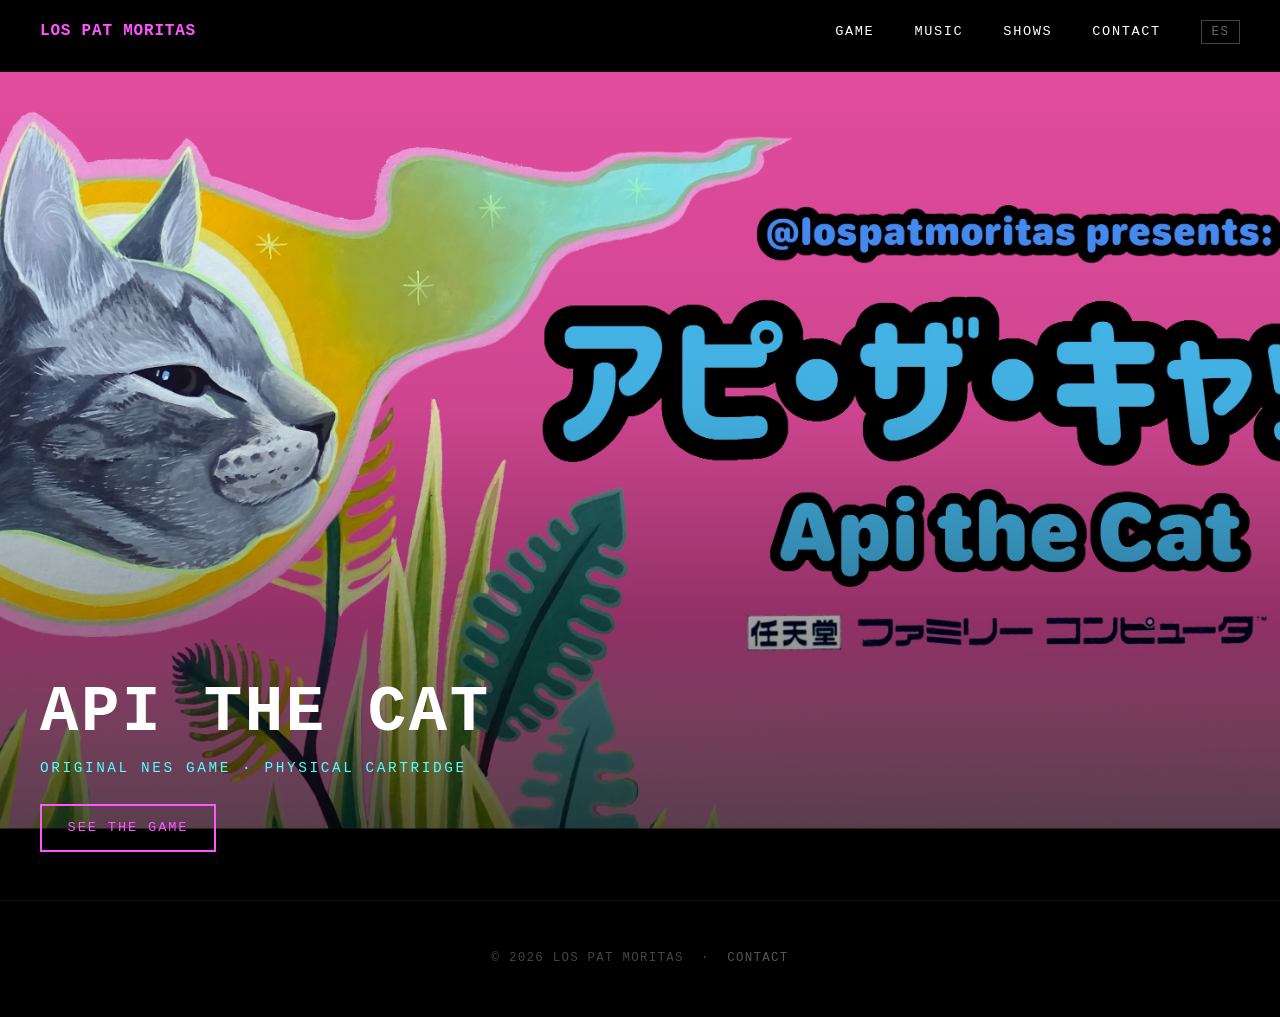
==== index.html @ f62090e0 "Initial commit" ====
<!DOCTYPE html>
<html lang="es">
<head>
  <meta charset="UTF-8">
  <meta name="viewport" content="width=device-width, initial-scale=1.0">
  <title>Los Pat Moritas</title>
  <link rel="stylesheet" href="css/style.css">
</head>
<body>

  <nav>
    <a class="logo" href="index.html">Los Pat Moritas</a>
    <ul>
      <li><a href="juego.html" data-i18n="nav.game">Juego</a></li>
      <li><a href="musica.html" data-i18n="nav.music">Música</a></li>
      <li><a href="shows.html" data-i18n="nav.shows">Shows</a></li>
      <li><a href="contacto.html" data-i18n="nav.contact">Contacto</a></li>
      <li><button id="lang-toggle" class="lang-btn">EN</button></li>
    </ul>
  </nav>

  <a class="hero" href="juego.html">
    <img src="assets/cover.jpg" alt="Api The Cat — NES cartridge game">
    <div class="hero-overlay"></div>
    <div class="hero-text">
      <h1>Api The Cat</h1>
      <p data-i18n="hero.subtitle">Juego original para NES · Cartucho físico</p>
      <span class="hero-cta" data-i18n="hero.cta">Ver el juego</span>
    </div>
  </a>

  <footer>
    <p><span data-i18n="footer.copy">© 2026 Los Pat Moritas</span> &nbsp;·&nbsp; <a href="contacto.html" data-i18n="nav.contact">Contacto</a></p>
  </footer>

  <script src="js/lang.js"></script>
</body>
</html>
---- css/style.css ----
:root {
  --black:   #000000;
  --cyan:    #55FFFF;
  --magenta: #FF55FF;
  --white:   #FFFFFF;
}

*, *::before, *::after { box-sizing: border-box; margin: 0; padding: 0; }

html { scroll-behavior: smooth; }

body {
  background: var(--black);
  color: var(--white);
  font-family: 'Courier New', Courier, monospace;
  font-size: 16px;
  line-height: 1.6;
}

/* ── NAV ── */
nav {
  position: fixed;
  top: 0;
  left: 0;
  right: 0;
  z-index: 100;
  display: flex;
  justify-content: space-between;
  align-items: center;
  padding: 1.2rem 2.5rem;
  background: rgba(0,0,0,0.75);
  backdrop-filter: blur(6px);
}

nav .logo {
  font-size: 1rem;
  font-weight: bold;
  color: var(--magenta);
  text-decoration: none;
  letter-spacing: 0.05em;
  text-transform: uppercase;
}

nav ul {
  list-style: none;
  display: flex;
  gap: 2.5rem;
}

nav ul a {
  color: var(--white);
  text-decoration: none;
  font-size: 0.85rem;
  letter-spacing: 0.12em;
  text-transform: uppercase;
  transition: color 0.2s;
}

nav ul a:hover { color: var(--cyan); }

.lang-btn {
  background: none;
  border: 1px solid #444;
  color: #666;
  font-family: inherit;
  font-size: 0.78rem;
  letter-spacing: 0.12em;
  padding: 0.25rem 0.6rem;
  cursor: pointer;
  transition: border-color 0.2s, color 0.2s;
}

.lang-btn:hover {
  border-color: var(--cyan);
  color: var(--cyan);
}

.screenshots-title {
  font-size: 0.8rem;
  text-transform: uppercase;
  letter-spacing: 0.14em;
  color: #444;
  margin: 3rem 0 1rem;
}

/* ── HERO ── */
.hero {
  position: relative;
  width: 100%;
  height: 100vh;
  display: flex;
  align-items: flex-end;
  justify-content: flex-start;
  overflow: hidden;
  cursor: pointer;
  text-decoration: none;
}

.hero img {
  position: absolute;
  inset: 0;
  width: 100%;
  height: 100%;
  object-fit: cover;
  object-position: center;
  display: block;
}

.hero-overlay {
  position: absolute;
  inset: 0;
  background: linear-gradient(to top, rgba(0,0,0,0.72) 0%, rgba(0,0,0,0.1) 55%, transparent 100%);
}

.hero-text {
  position: relative;
  z-index: 2;
  padding: 3rem 2.5rem;
}

.hero-text h1 {
  font-size: clamp(2rem, 5vw, 4rem);
  font-weight: bold;
  color: var(--white);
  letter-spacing: 0.04em;
  text-transform: uppercase;
  line-height: 1.1;
}

.hero-text p {
  margin-top: 0.5rem;
  font-size: 0.9rem;
  color: var(--cyan);
  letter-spacing: 0.18em;
  text-transform: uppercase;
}

.hero-cta {
  display: inline-block;
  margin-top: 1.5rem;
  padding: 0.7rem 1.6rem;
  border: 2px solid var(--magenta);
  color: var(--magenta);
  font-family: inherit;
  font-size: 0.85rem;
  letter-spacing: 0.14em;
  text-transform: uppercase;
  text-decoration: none;
  transition: background 0.2s, color 0.2s;
}

.hero-cta:hover {
  background: var(--magenta);
  color: var(--black);
}

/* ── PAGE SECTIONS ── */
.page-section {
  max-width: 860px;
  margin: 0 auto;
  padding: 6rem 2rem 4rem;
}

.page-section h2 {
  font-size: clamp(1.4rem, 3vw, 2rem);
  text-transform: uppercase;
  letter-spacing: 0.1em;
  color: var(--magenta);
  margin-bottom: 2.5rem;
  border-bottom: 1px solid #222;
  padding-bottom: 0.8rem;
}

/* ── GAME PAGE ── */
.game-gif {
  width: 100%;
  max-width: 512px;
  display: block;
  margin: 0 auto 2.5rem;
  image-rendering: pixelated;
  border: 2px solid #222;
}

.game-screenshots {
  display: grid;
  grid-template-columns: repeat(auto-fill, minmax(240px, 1fr));
  gap: 0.75rem;
  margin: 2.5rem 0;
}

.game-screenshots img {
  width: 100%;
  display: block;
  image-rendering: pixelated;
  border: 1px solid #222;
  transition: border-color 0.2s;
}

.game-screenshots img:hover { border-color: var(--cyan); }

.game-description {
  font-size: 1rem;
  line-height: 1.8;
  color: #ccc;
  margin-bottom: 2rem;
}

.buy-btn {
  display: inline-block;
  padding: 0.9rem 2.2rem;
  background: var(--magenta);
  color: var(--black);
  font-family: inherit;
  font-size: 0.9rem;
  font-weight: bold;
  letter-spacing: 0.16em;
  text-transform: uppercase;
  text-decoration: none;
  transition: background 0.2s, color 0.2s;
}

.buy-btn:hover {
  background: var(--cyan);
  color: var(--black);
}

/* ── MUSIC PAGE ── */
.music-links {
  display: flex;
  flex-wrap: wrap;
  gap: 1rem;
  margin-top: 1.5rem;
}

.music-links a {
  padding: 0.6rem 1.4rem;
  border: 1px solid var(--cyan);
  color: var(--cyan);
  font-family: inherit;
  font-size: 0.82rem;
  letter-spacing: 0.14em;
  text-transform: uppercase;
  text-decoration: none;
  transition: background 0.2s, color 0.2s;
}

.music-links a:hover {
  background: var(--cyan);
  color: var(--black);
}

/* ── SHOWS PAGE ── */
.shows-list {
  list-style: none;
  margin-top: 1rem;
}

.shows-list li {
  display: grid;
  grid-template-columns: 6rem 1fr auto;
  gap: 1.5rem;
  align-items: baseline;
  padding: 1.2rem 0;
  border-bottom: 1px solid #1a1a1a;
  font-size: 0.9rem;
}

.shows-list .date { color: var(--cyan); letter-spacing: 0.08em; }
.shows-list .venue { color: var(--white); }
.shows-list .city { color: #666; font-size: 0.8rem; }

/* ── FOOTER ── */
footer {
  padding: 3rem 2.5rem;
  border-top: 1px solid #111;
  text-align: center;
  font-size: 0.78rem;
  color: #444;
  letter-spacing: 0.1em;
  text-transform: uppercase;
}

footer a { color: #555; text-decoration: none; }
footer a:hover { color: var(--magenta); }
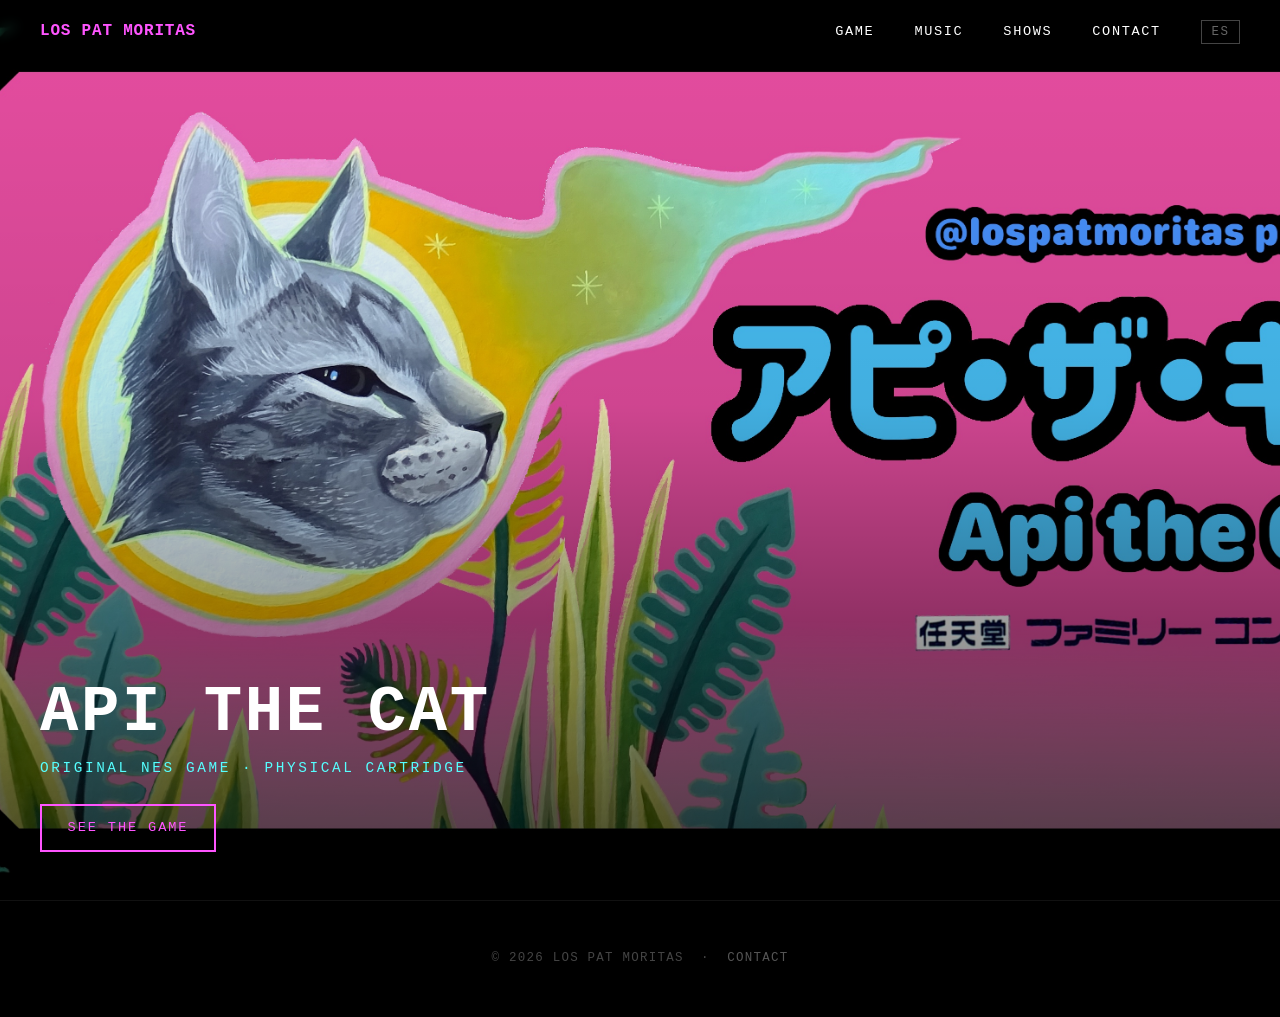
==== commit 1e6d536c: "CSS cache bust ?v=2" ====
--- a/index.html
+++ b/index.html
@@ -4,7 +4,7 @@
   <meta charset="UTF-8">
   <meta name="viewport" content="width=device-width, initial-scale=1.0">
   <title>Los Pat Moritas</title>
-  <link rel="stylesheet" href="css/style.css">
+  <link rel="stylesheet" href="css/style.css?v=2">
 </head>
 <body>
 
--- a/css/style.css
+++ b/css/style.css
@@ -102,7 +102,7 @@
   width: 100%;
   height: 100%;
   object-fit: cover;
-  object-position: center;
+  object-position: 20% center;
   display: block;
 }
 
@@ -183,20 +183,31 @@
 
 .game-screenshots {
   display: grid;
-  grid-template-columns: repeat(auto-fill, minmax(240px, 1fr));
+  grid-template-columns: repeat(auto-fill, minmax(160px, 1fr));
+  grid-auto-rows: 240px;
   gap: 0.75rem;
   margin: 2.5rem 0;
 }
 
 .game-screenshots img {
   width: 100%;
+  height: 240px;
+  object-fit: cover;
   display: block;
-  image-rendering: pixelated;
   border: 1px solid #222;
   transition: border-color 0.2s;
 }
 
 .game-screenshots img:hover { border-color: var(--cyan); }
+
+.game-screenshots--wide {
+  grid-template-columns: repeat(auto-fill, minmax(240px, 1fr));
+  grid-auto-rows: 176px;
+}
+
+.game-screenshots--wide img {
+  height: 176px;
+}
 
 .game-description {
   font-size: 1rem;
@@ -266,7 +277,8 @@
 }
 
 .shows-list .date { color: var(--cyan); letter-spacing: 0.08em; }
-.shows-list .venue { color: var(--white); }
+.shows-list .venue { color: var(--white); text-decoration: none; }
+.shows-list .venue:hover { color: var(--cyan); }
 .shows-list .city { color: #666; font-size: 0.8rem; }
 
 /* ── FOOTER ── */
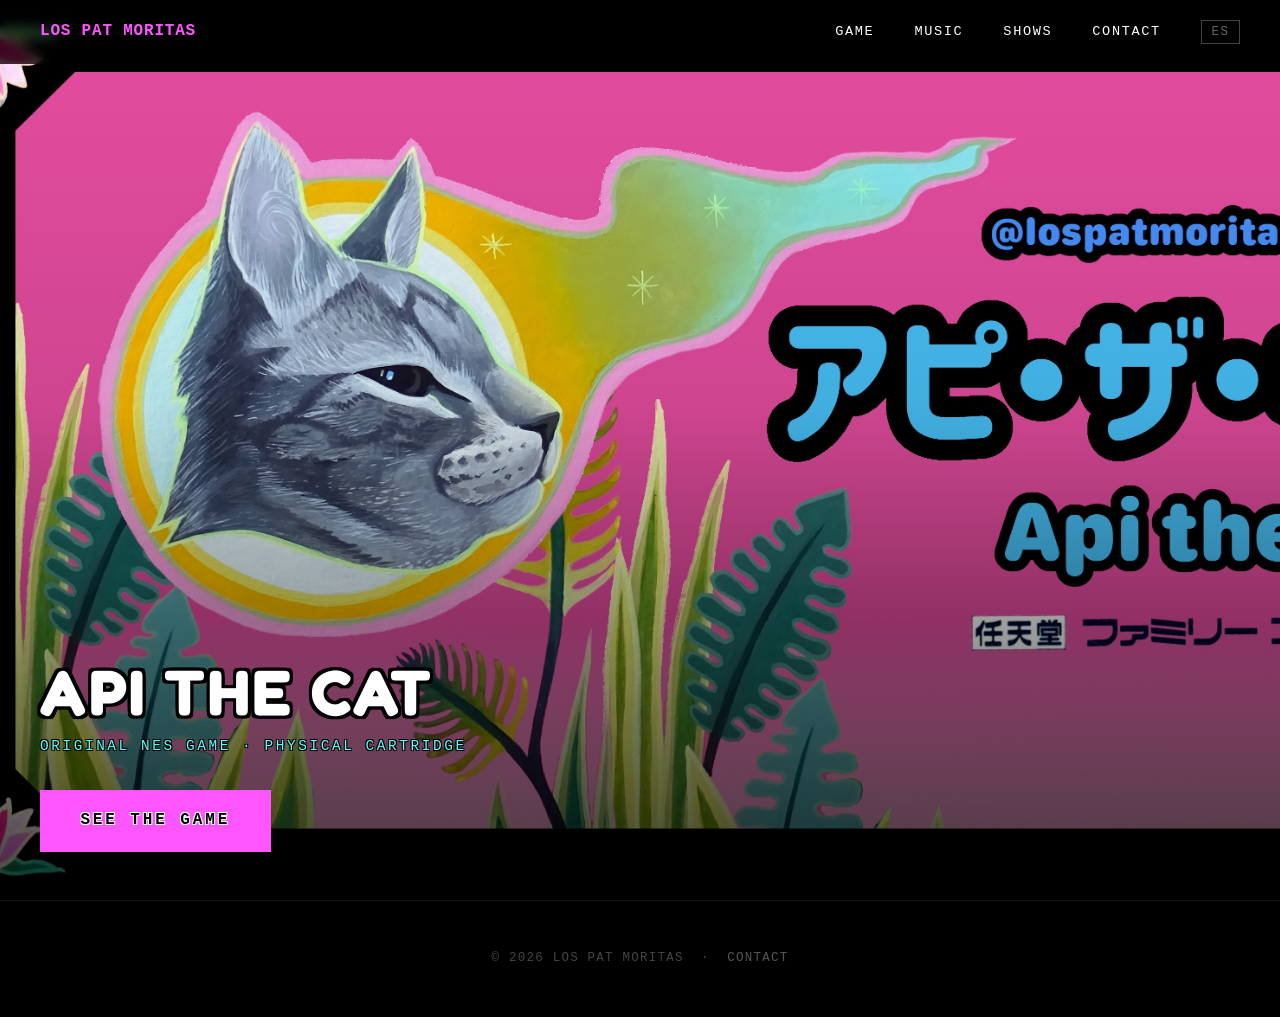
==== commit 242ab7fa: "Improve hero typography and button visibility - API THE CAT: Fredoka One font (rounded), thicker bla" ====
--- a/index.html
+++ b/index.html
@@ -4,6 +4,8 @@
   <meta charset="UTF-8">
   <meta name="viewport" content="width=device-width, initial-scale=1.0">
   <title>Los Pat Moritas</title>
+  <link rel="preconnect" href="https://fonts.googleapis.com">
+  <link href="https://fonts.googleapis.com/css2?family=Fredoka+One&display=swap" rel="stylesheet">
   <link rel="stylesheet" href="css/style.css?v=2">
 </head>
 <body>
--- a/css/style.css
+++ b/css/style.css
@@ -102,7 +102,7 @@
   width: 100%;
   height: 100%;
   object-fit: cover;
-  object-position: 20% center;
+  object-position: 10% center;
   display: block;
 }
 
@@ -119,12 +119,14 @@
 }
 
 .hero-text h1 {
+  font-family: 'Fredoka One', cursive;
   font-size: clamp(2rem, 5vw, 4rem);
   font-weight: bold;
   color: var(--white);
   letter-spacing: 0.04em;
   text-transform: uppercase;
   line-height: 1.1;
+  text-shadow: -3px -3px 0 #000, 3px -3px 0 #000, -3px 3px 0 #000, 3px 3px 0 #000, 0 -3px 0 #000, 0 3px 0 #000, -3px 0 0 #000, 3px 0 0 #000;
 }
 
 .hero-text p {
@@ -133,25 +135,38 @@
   color: var(--cyan);
   letter-spacing: 0.18em;
   text-transform: uppercase;
+  text-shadow: -1px -1px 0 #000, 1px -1px 0 #000, -1px 1px 0 #000, 1px 1px 0 #000;
 }
 
 .hero-cta {
   display: inline-block;
-  margin-top: 1.5rem;
-  padding: 0.7rem 1.6rem;
+  margin-top: 2rem;
+  padding: 1rem 2.4rem;
+  background: var(--magenta);
   border: 2px solid var(--magenta);
-  color: var(--magenta);
+  color: var(--black);
   font-family: inherit;
-  font-size: 0.85rem;
-  letter-spacing: 0.14em;
-  text-transform: uppercase;
-  text-decoration: none;
-  transition: background 0.2s, color 0.2s;
+  font-size: 1rem;
+  font-weight: bold;
+  letter-spacing: 0.18em;
+  text-transform: uppercase;
+  text-decoration: none;
+  transition: background 0.2s, color 0.2s, transform 0.2s;
+  animation: cta-pulse 2.4s ease-in-out infinite;
+  text-shadow: -1px -1px 0 #fff, 1px -1px 0 #fff, -1px 1px 0 #fff, 1px 1px 0 #fff;
 }
 
 .hero-cta:hover {
-  background: var(--magenta);
-  color: var(--black);
+  background: var(--cyan);
+  border-color: var(--cyan);
+  color: var(--black);
+  transform: scale(1.05);
+  animation: none;
+}
+
+@keyframes cta-pulse {
+  0%, 100% { box-shadow: 0 0 0 0 rgba(255, 85, 255, 0.5); }
+  50%       { box-shadow: 0 0 0 10px rgba(255, 85, 255, 0); }
 }
 
 /* ── PAGE SECTIONS ── */
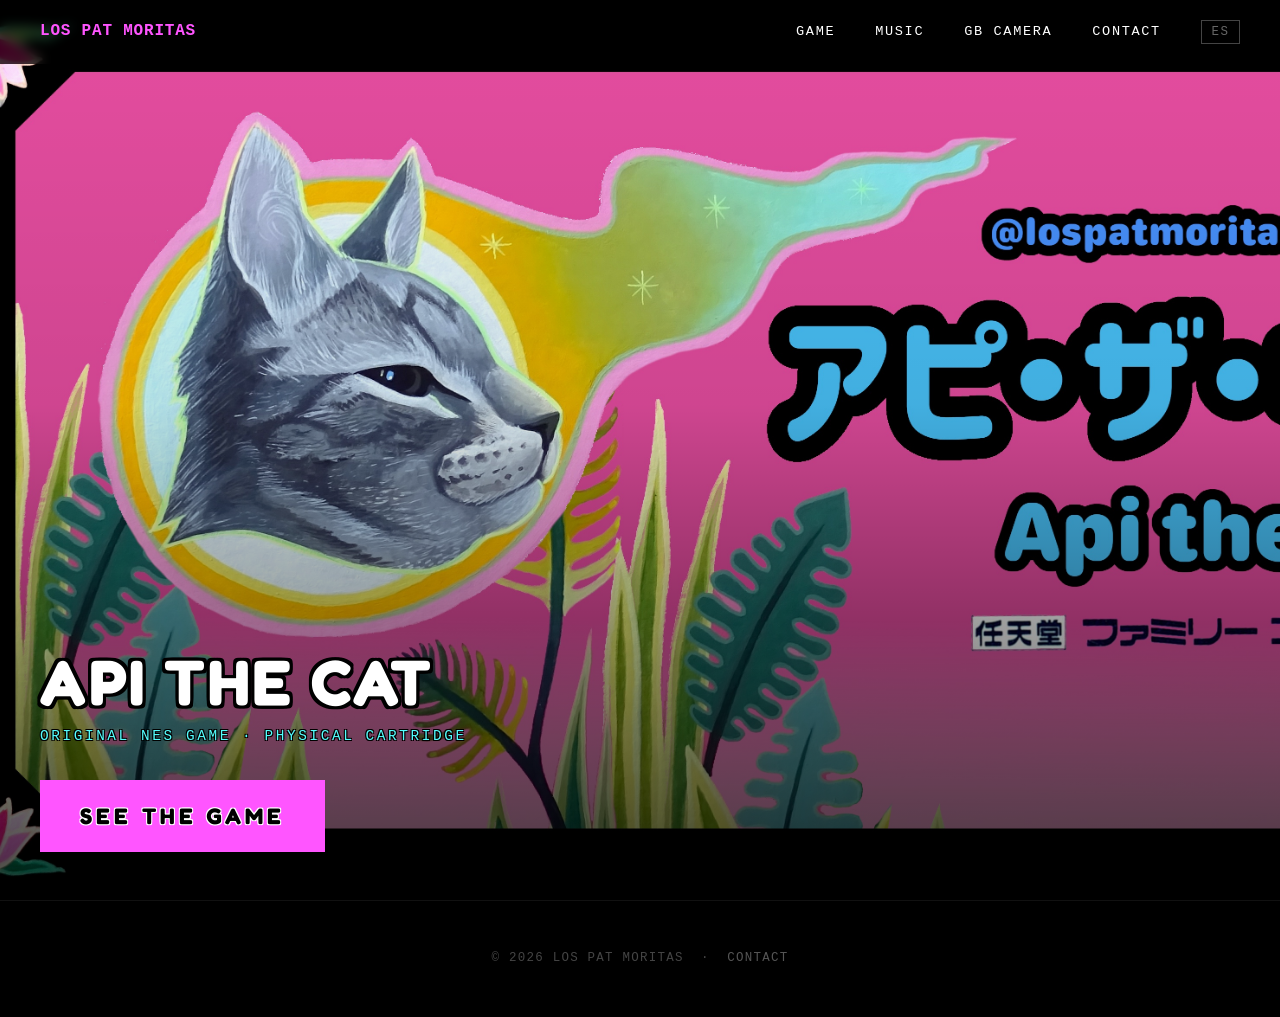
==== commit 0a2e0aff: "Replace Shows nav with GB Camera, add Big Chip NRG album Co-Authored-By: Claude Sonnet 4.6 <noreply@" ====
--- a/index.html
+++ b/index.html
@@ -15,7 +15,7 @@
     <ul>
       <li><a href="juego.html" data-i18n="nav.game">Juego</a></li>
       <li><a href="musica.html" data-i18n="nav.music">Música</a></li>
-      <li><a href="shows.html" data-i18n="nav.shows">Shows</a></li>
+      <li><a href="gbcamera/index.html" data-i18n="nav.gbcamera">GB Camera</a></li>
       <li><a href="contacto.html" data-i18n="nav.contact">Contacto</a></li>
       <li><button id="lang-toggle" class="lang-btn">EN</button></li>
     </ul>
--- a/css/style.css
+++ b/css/style.css
@@ -145,9 +145,9 @@
   background: var(--magenta);
   border: 2px solid var(--magenta);
   color: var(--black);
-  font-family: inherit;
-  font-size: 1rem;
-  font-weight: bold;
+  font-family: 'Fredoka One', cursive;
+  font-size: 1.4rem;
+  font-weight: 900;
   letter-spacing: 0.18em;
   text-transform: uppercase;
   text-decoration: none;
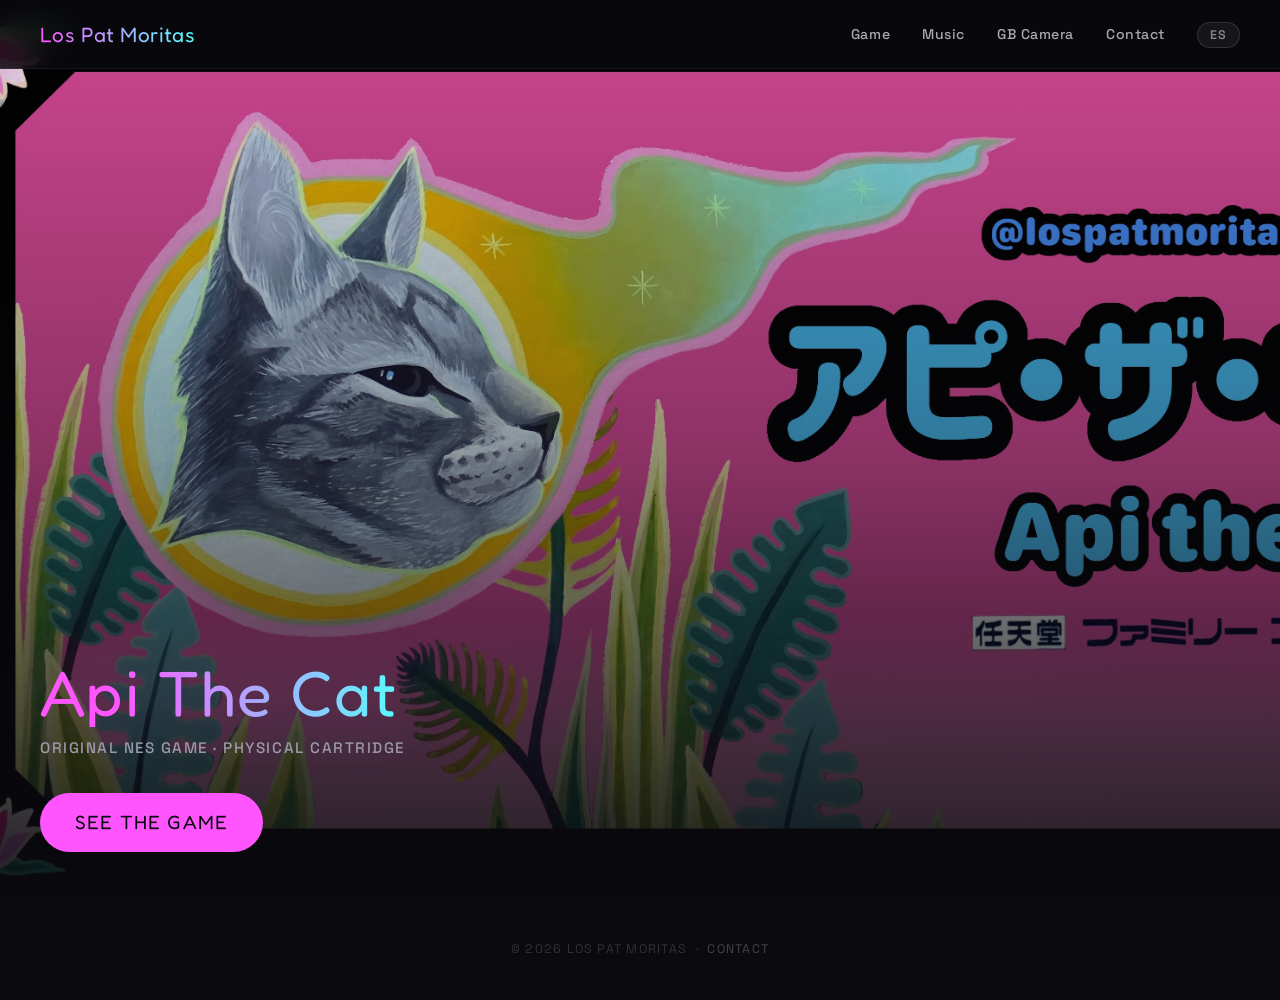
==== commit 6026fda7: "Redesign: Space Grotesk, gradient nav, rounded cards across all pages Co-Authored-By: Claude Sonnet " ====
--- a/index.html
+++ b/index.html
@@ -5,8 +5,8 @@
   <meta name="viewport" content="width=device-width, initial-scale=1.0">
   <title>Los Pat Moritas</title>
   <link rel="preconnect" href="https://fonts.googleapis.com">
-  <link href="https://fonts.googleapis.com/css2?family=Fredoka+One&display=swap" rel="stylesheet">
-  <link rel="stylesheet" href="css/style.css?v=2">
+  <link href="https://fonts.googleapis.com/css2?family=Fredoka+One&family=Space+Grotesk:wght@400;500;700&display=swap" rel="stylesheet">
+  <link rel="stylesheet" href="css/style.css?v=3">
 </head>
 <body>
 
--- a/css/style.css
+++ b/css/style.css
@@ -1,5 +1,5 @@
 :root {
-  --black:   #000000;
+  --black:   #0a0a0f;
   --cyan:    #55FFFF;
   --magenta: #FF55FF;
   --white:   #FFFFFF;
@@ -12,7 +12,7 @@
 body {
   background: var(--black);
   color: var(--white);
-  font-family: 'Courier New', Courier, monospace;
+  font-family: 'Space Grotesk', system-ui, sans-serif;
   font-size: 16px;
   line-height: 1.6;
 }
@@ -27,45 +27,51 @@
   display: flex;
   justify-content: space-between;
   align-items: center;
-  padding: 1.2rem 2.5rem;
-  background: rgba(0,0,0,0.75);
-  backdrop-filter: blur(6px);
+  padding: 1.1rem 2.5rem;
+  background: rgba(10, 10, 15, 0.85);
+  backdrop-filter: blur(12px);
+  border-bottom: 1px solid rgba(255, 255, 255, 0.06);
 }
 
 nav .logo {
-  font-size: 1rem;
-  font-weight: bold;
-  color: var(--magenta);
-  text-decoration: none;
-  letter-spacing: 0.05em;
-  text-transform: uppercase;
+  font-family: 'Fredoka One', cursive;
+  font-size: 1.3rem;
+  font-weight: normal;
+  background: linear-gradient(90deg, var(--magenta), var(--cyan));
+  -webkit-background-clip: text;
+  background-clip: text;
+  color: transparent;
+  text-decoration: none;
+  letter-spacing: 0.02em;
 }
 
 nav ul {
   list-style: none;
   display: flex;
-  gap: 2.5rem;
+  gap: 2rem;
 }
 
 nav ul a {
-  color: var(--white);
-  text-decoration: none;
-  font-size: 0.85rem;
-  letter-spacing: 0.12em;
-  text-transform: uppercase;
+  color: #aaa;
+  text-decoration: none;
+  font-size: 0.88rem;
+  font-weight: 500;
+  letter-spacing: 0.04em;
   transition: color 0.2s;
 }
 
 nav ul a:hover { color: var(--cyan); }
 
 .lang-btn {
-  background: none;
-  border: 1px solid #444;
-  color: #666;
+  background: rgba(255, 255, 255, 0.06);
+  border: 1px solid rgba(255, 255, 255, 0.12);
+  border-radius: 999px;
+  color: #888;
   font-family: inherit;
   font-size: 0.78rem;
-  letter-spacing: 0.12em;
-  padding: 0.25rem 0.6rem;
+  font-weight: 600;
+  letter-spacing: 0.08em;
+  padding: 0.25rem 0.75rem;
   cursor: pointer;
   transition: border-color 0.2s, color 0.2s;
 }
@@ -73,14 +79,6 @@
 .lang-btn:hover {
   border-color: var(--cyan);
   color: var(--cyan);
-}
-
-.screenshots-title {
-  font-size: 0.8rem;
-  text-transform: uppercase;
-  letter-spacing: 0.14em;
-  color: #444;
-  margin: 3rem 0 1rem;
 }
 
 /* ── HERO ── */
@@ -109,7 +107,12 @@
 .hero-overlay {
   position: absolute;
   inset: 0;
-  background: linear-gradient(to top, rgba(0,0,0,0.72) 0%, rgba(0,0,0,0.1) 55%, transparent 100%);
+  background: linear-gradient(
+    to top,
+    rgba(10, 10, 15, 0.92) 0%,
+    rgba(10, 10, 15, 0.4) 50%,
+    rgba(10, 10, 15, 0.1) 100%
+  );
 }
 
 .hero-text {
@@ -120,53 +123,53 @@
 
 .hero-text h1 {
   font-family: 'Fredoka One', cursive;
-  font-size: clamp(2rem, 5vw, 4rem);
-  font-weight: bold;
-  color: var(--white);
-  letter-spacing: 0.04em;
-  text-transform: uppercase;
-  line-height: 1.1;
-  text-shadow: -3px -3px 0 #000, 3px -3px 0 #000, -3px 3px 0 #000, 3px 3px 0 #000, 0 -3px 0 #000, 0 3px 0 #000, -3px 0 0 #000, 3px 0 0 #000;
+  font-size: clamp(2.4rem, 5vw, 4.5rem);
+  font-weight: normal;
+  background: linear-gradient(90deg, var(--magenta) 20%, var(--cyan) 100%);
+  -webkit-background-clip: text;
+  background-clip: text;
+  color: transparent;
+  letter-spacing: 0.02em;
+  line-height: 1.05;
+  filter: drop-shadow(0 0 32px rgba(255, 85, 255, 0.3));
 }
 
 .hero-text p {
-  margin-top: 0.5rem;
-  font-size: 0.9rem;
-  color: var(--cyan);
-  letter-spacing: 0.18em;
-  text-transform: uppercase;
-  text-shadow: -1px -1px 0 #000, 1px -1px 0 #000, -1px 1px 0 #000, 1px 1px 0 #000;
+  margin-top: 0.6rem;
+  font-size: 0.95rem;
+  font-weight: 500;
+  color: #9a9aa8;
+  letter-spacing: 0.1em;
+  text-transform: uppercase;
 }
 
 .hero-cta {
   display: inline-block;
   margin-top: 2rem;
-  padding: 1rem 2.4rem;
+  padding: 0.9rem 2.2rem;
+  border-radius: 999px;
   background: var(--magenta);
-  border: 2px solid var(--magenta);
   color: var(--black);
   font-family: 'Fredoka One', cursive;
-  font-size: 1.4rem;
-  font-weight: 900;
-  letter-spacing: 0.18em;
-  text-transform: uppercase;
-  text-decoration: none;
-  transition: background 0.2s, color 0.2s, transform 0.2s;
+  font-size: 1.2rem;
+  font-weight: normal;
+  letter-spacing: 0.06em;
+  text-transform: uppercase;
+  text-decoration: none;
+  transition: background 0.2s, box-shadow 0.2s, transform 0.15s;
   animation: cta-pulse 2.4s ease-in-out infinite;
-  text-shadow: -1px -1px 0 #fff, 1px -1px 0 #fff, -1px 1px 0 #fff, 1px 1px 0 #fff;
 }
 
 .hero-cta:hover {
   background: var(--cyan);
-  border-color: var(--cyan);
-  color: var(--black);
-  transform: scale(1.05);
+  transform: translateY(-2px);
+  box-shadow: 0 8px 28px -8px rgba(85, 255, 255, 0.7);
   animation: none;
 }
 
 @keyframes cta-pulse {
   0%, 100% { box-shadow: 0 0 0 0 rgba(255, 85, 255, 0.5); }
-  50%       { box-shadow: 0 0 0 10px rgba(255, 85, 255, 0); }
+  50%       { box-shadow: 0 0 0 12px rgba(255, 85, 255, 0); }
 }
 
 /* ── PAGE SECTIONS ── */
@@ -177,31 +180,35 @@
 }
 
 .page-section h2 {
-  font-size: clamp(1.4rem, 3vw, 2rem);
-  text-transform: uppercase;
-  letter-spacing: 0.1em;
-  color: var(--magenta);
-  margin-bottom: 2.5rem;
-  border-bottom: 1px solid #222;
-  padding-bottom: 0.8rem;
+  font-family: 'Fredoka One', cursive;
+  font-size: clamp(1.8rem, 3vw, 2.6rem);
+  font-weight: normal;
+  background: linear-gradient(90deg, var(--magenta), var(--cyan));
+  -webkit-background-clip: text;
+  background-clip: text;
+  color: transparent;
+  margin-bottom: 2rem;
+  letter-spacing: 0.02em;
 }
 
 /* ── GAME PAGE ── */
-.game-gif {
-  width: 100%;
-  max-width: 512px;
-  display: block;
-  margin: 0 auto 2.5rem;
-  image-rendering: pixelated;
-  border: 2px solid #222;
+.screenshots-title {
+  font-size: 0.72rem;
+  text-transform: uppercase;
+  letter-spacing: 0.16em;
+  color: #444;
+  margin: 3rem 0 1rem;
+  font-weight: 600;
 }
 
 .game-screenshots {
   display: grid;
   grid-template-columns: repeat(auto-fill, minmax(160px, 1fr));
   grid-auto-rows: 240px;
-  gap: 0.75rem;
-  margin: 2.5rem 0;
+  gap: 0.5rem;
+  margin: 1.5rem 0;
+  border-radius: 16px;
+  overflow: hidden;
 }
 
 .game-screenshots img {
@@ -209,103 +216,152 @@
   height: 240px;
   object-fit: cover;
   display: block;
-  border: 1px solid #222;
-  transition: border-color 0.2s;
-}
-
-.game-screenshots img:hover { border-color: var(--cyan); }
+  filter: brightness(0.88);
+  transition: transform 0.2s, filter 0.2s;
+}
+
+.game-screenshots img:hover {
+  transform: scale(1.04);
+  filter: brightness(1.05);
+  position: relative;
+  z-index: 1;
+}
 
 .game-screenshots--wide {
   grid-template-columns: repeat(auto-fill, minmax(240px, 1fr));
   grid-auto-rows: 176px;
 }
 
-.game-screenshots--wide img {
-  height: 176px;
-}
+.game-screenshots--wide img { height: 176px; }
 
 .game-description {
   font-size: 1rem;
   line-height: 1.8;
-  color: #ccc;
-  margin-bottom: 2rem;
+  color: #9a9aa8;
+  margin-bottom: 1.2rem;
 }
 
 .buy-btn {
   display: inline-block;
-  padding: 0.9rem 2.2rem;
+  padding: 0.85rem 2rem;
+  border-radius: 999px;
   background: var(--magenta);
   color: var(--black);
   font-family: inherit;
   font-size: 0.9rem;
-  font-weight: bold;
-  letter-spacing: 0.16em;
-  text-transform: uppercase;
-  text-decoration: none;
-  transition: background 0.2s, color 0.2s;
+  font-weight: 700;
+  letter-spacing: 0.1em;
+  text-transform: uppercase;
+  text-decoration: none;
+  margin-bottom: 1rem;
+  transition: background 0.2s, transform 0.15s, box-shadow 0.2s;
 }
 
 .buy-btn:hover {
   background: var(--cyan);
-  color: var(--black);
+  transform: translateY(-2px);
+  box-shadow: 0 8px 24px -8px rgba(85, 255, 255, 0.6);
 }
 
 /* ── MUSIC PAGE ── */
 .music-links {
   display: flex;
-  flex-wrap: wrap;
-  gap: 1rem;
+  flex-direction: column;
+  gap: 0.55rem;
   margin-top: 1.5rem;
 }
 
 .music-links a {
-  padding: 0.6rem 1.4rem;
-  border: 1px solid var(--cyan);
+  display: flex;
+  align-items: center;
+  padding: 0.95rem 1.2rem;
+  border-radius: 16px;
+  background: rgba(255, 255, 255, 0.05);
+  border: 1px solid rgba(255, 255, 255, 0.08);
+  color: var(--white);
+  font-size: 1rem;
+  font-weight: 500;
+  text-decoration: none;
+  transition: transform 0.15s, border-color 0.2s, background 0.2s, box-shadow 0.2s;
+}
+
+.music-links a::after {
+  content: '→';
+  margin-left: auto;
+  color: #555;
+  transition: color 0.2s, transform 0.2s;
+}
+
+.music-links a:hover {
+  transform: translateY(-2px);
+  border-color: var(--cyan);
+  background: rgba(85, 255, 255, 0.08);
+  box-shadow: 0 8px 24px -12px rgba(85, 255, 255, 0.6);
+}
+
+.music-links a:hover::after {
   color: var(--cyan);
-  font-family: inherit;
-  font-size: 0.82rem;
-  letter-spacing: 0.14em;
-  text-transform: uppercase;
-  text-decoration: none;
-  transition: background 0.2s, color 0.2s;
-}
-
-.music-links a:hover {
-  background: var(--cyan);
-  color: var(--black);
+  transform: translateX(3px);
 }
 
 /* ── SHOWS PAGE ── */
 .shows-list {
   list-style: none;
+  display: flex;
+  flex-direction: column;
+  gap: 0.5rem;
   margin-top: 1rem;
 }
 
 .shows-list li {
-  display: grid;
-  grid-template-columns: 6rem 1fr auto;
+  display: flex;
+  align-items: center;
   gap: 1.5rem;
-  align-items: baseline;
-  padding: 1.2rem 0;
-  border-bottom: 1px solid #1a1a1a;
+  padding: 1rem 1.2rem;
+  border-radius: 14px;
+  background: rgba(255, 255, 255, 0.04);
+  border: 1px solid rgba(255, 255, 255, 0.07);
   font-size: 0.9rem;
-}
-
-.shows-list .date { color: var(--cyan); letter-spacing: 0.08em; }
-.shows-list .venue { color: var(--white); text-decoration: none; }
+  transition: border-color 0.2s, background 0.2s;
+}
+
+.shows-list li:hover {
+  border-color: rgba(85, 255, 255, 0.3);
+  background: rgba(85, 255, 255, 0.05);
+}
+
+.shows-list .date {
+  font-weight: 700;
+  color: var(--cyan);
+  letter-spacing: 0.06em;
+  min-width: 5rem;
+  font-size: 0.82rem;
+}
+
+.shows-list .venue {
+  color: var(--white);
+  text-decoration: none;
+  font-weight: 500;
+  transition: color 0.2s;
+}
+
 .shows-list .venue:hover { color: var(--cyan); }
-.shows-list .city { color: #666; font-size: 0.8rem; }
+
+.shows-list .city {
+  margin-left: auto;
+  color: #555;
+  font-size: 0.8rem;
+}
 
 /* ── FOOTER ── */
 footer {
-  padding: 3rem 2.5rem;
-  border-top: 1px solid #111;
+  padding: 2.5rem 2.5rem;
   text-align: center;
   font-size: 0.78rem;
-  color: #444;
+  color: #333;
   letter-spacing: 0.1em;
   text-transform: uppercase;
 }
 
-footer a { color: #555; text-decoration: none; }
+footer a { color: #444; text-decoration: none; }
 footer a:hover { color: var(--magenta); }
